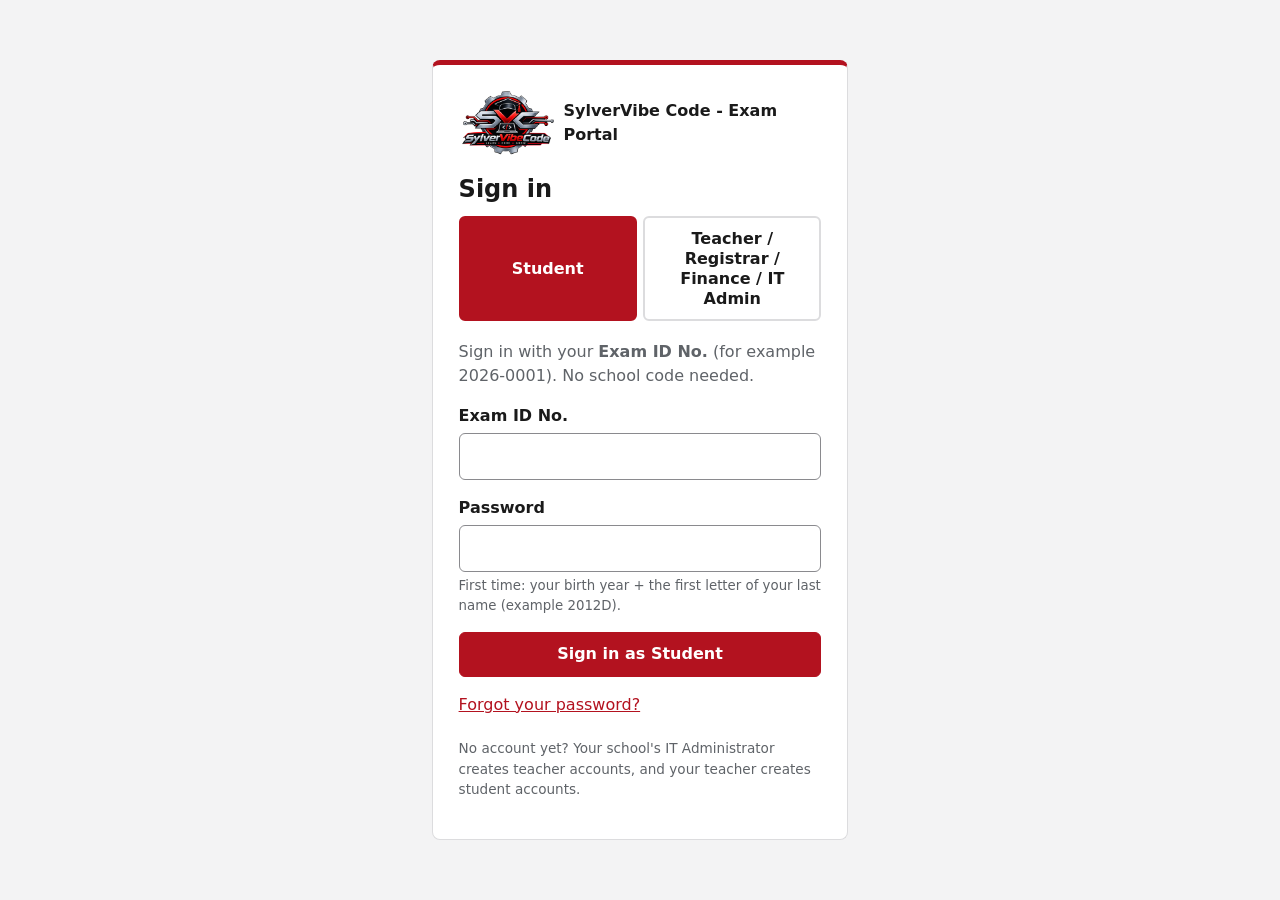
==== index.html @ e8a9344d "Add files via upload" ====
<!doctype html><html lang="en"><head><meta charset="utf-8">
<link rel="icon" href="favicon.ico" sizes="any"><link rel="icon" href="favicon.png" type="image/png" sizes="512x512"><link rel="icon" href="favicon-32.png" type="image/png" sizes="32x32"><link rel="apple-touch-icon" href="apple-touch-icon.png"><meta name="theme-color" content="#b3121f"><meta name="viewport" content="width=device-width,initial-scale=1">
<title>SylverVibe Code - Exam Portal</title><meta http-equiv="refresh" content="0;url=login.html"></head>
<body><a href="login.html">Continue to sign in</a></body></html>
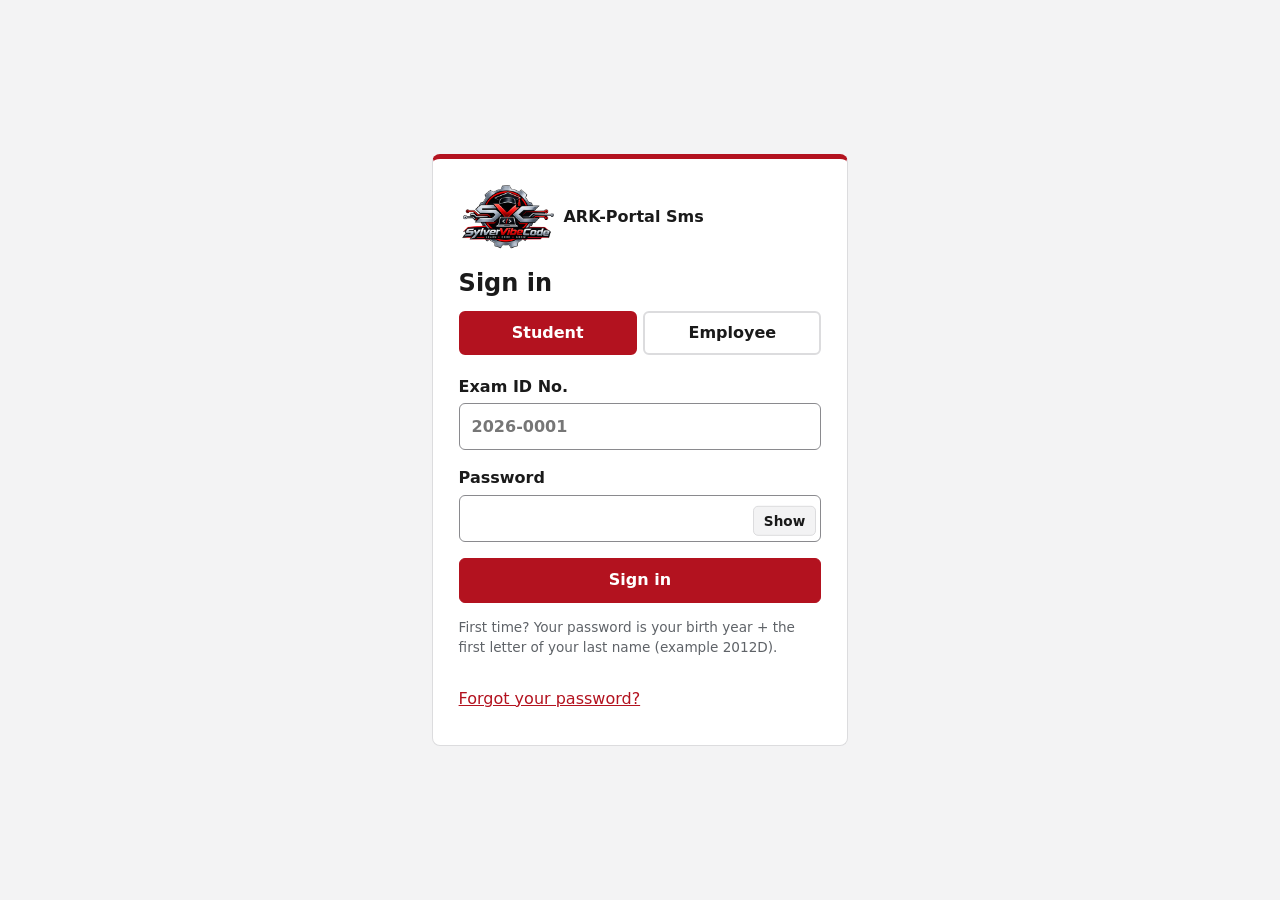
==== commit f9562f97: "Add files via upload" ====
--- a/index.html
+++ b/index.html
@@ -1,4 +1,4 @@
 <!doctype html><html lang="en"><head><meta charset="utf-8">
 <link rel="icon" href="favicon.ico" sizes="any"><link rel="icon" href="favicon.png" type="image/png" sizes="512x512"><link rel="icon" href="favicon-32.png" type="image/png" sizes="32x32"><link rel="apple-touch-icon" href="apple-touch-icon.png"><meta name="theme-color" content="#b3121f"><meta name="viewport" content="width=device-width,initial-scale=1">
-<title>SylverVibe Code - Exam Portal</title><meta http-equiv="refresh" content="0;url=login.html"></head>
+<title>ARK-Portal Sms</title><meta http-equiv="refresh" content="0;url=login.html"></head>
 <body><a href="login.html">Continue to sign in</a></body></html>
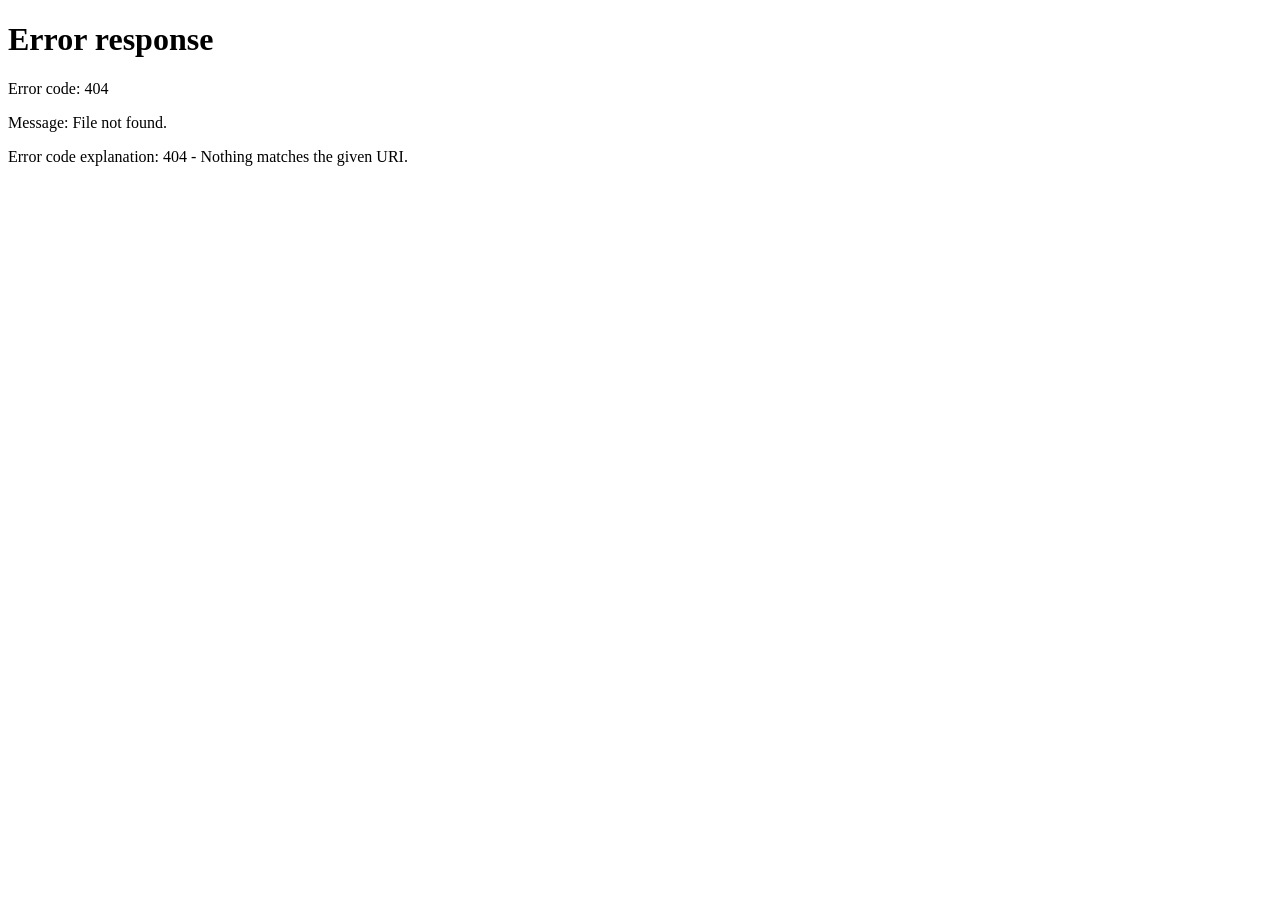
==== commit 755ed500: "Add files via upload" ====
--- a/index.html
+++ b/index.html
@@ -1,4 +1,4 @@
-<!doctype html><html lang="en"><head><meta charset="utf-8">
+<!doctype html><html lang="en"><head><meta charset="utf-8"><script>if(/\.html$/.test(location.pathname))history.replaceState(null,"",location.pathname.replace(/(\/index)?\.html$/,"")+location.search+location.hash)</script>
 <link rel="icon" href="favicon.ico" sizes="any"><link rel="icon" href="favicon.png" type="image/png" sizes="512x512"><link rel="icon" href="favicon-32.png" type="image/png" sizes="32x32"><link rel="apple-touch-icon" href="apple-touch-icon.png"><meta name="theme-color" content="#b3121f"><meta name="viewport" content="width=device-width,initial-scale=1">
-<title>ARK-Portal Sms</title><meta http-equiv="refresh" content="0;url=login.html"></head>
-<body><a href="login.html">Continue to sign in</a></body></html>
+<title>ARK-Portal Sms</title><meta http-equiv="refresh" content="0;url=login"></head>
+<body><a href="login">Continue to sign in</a></body></html>
